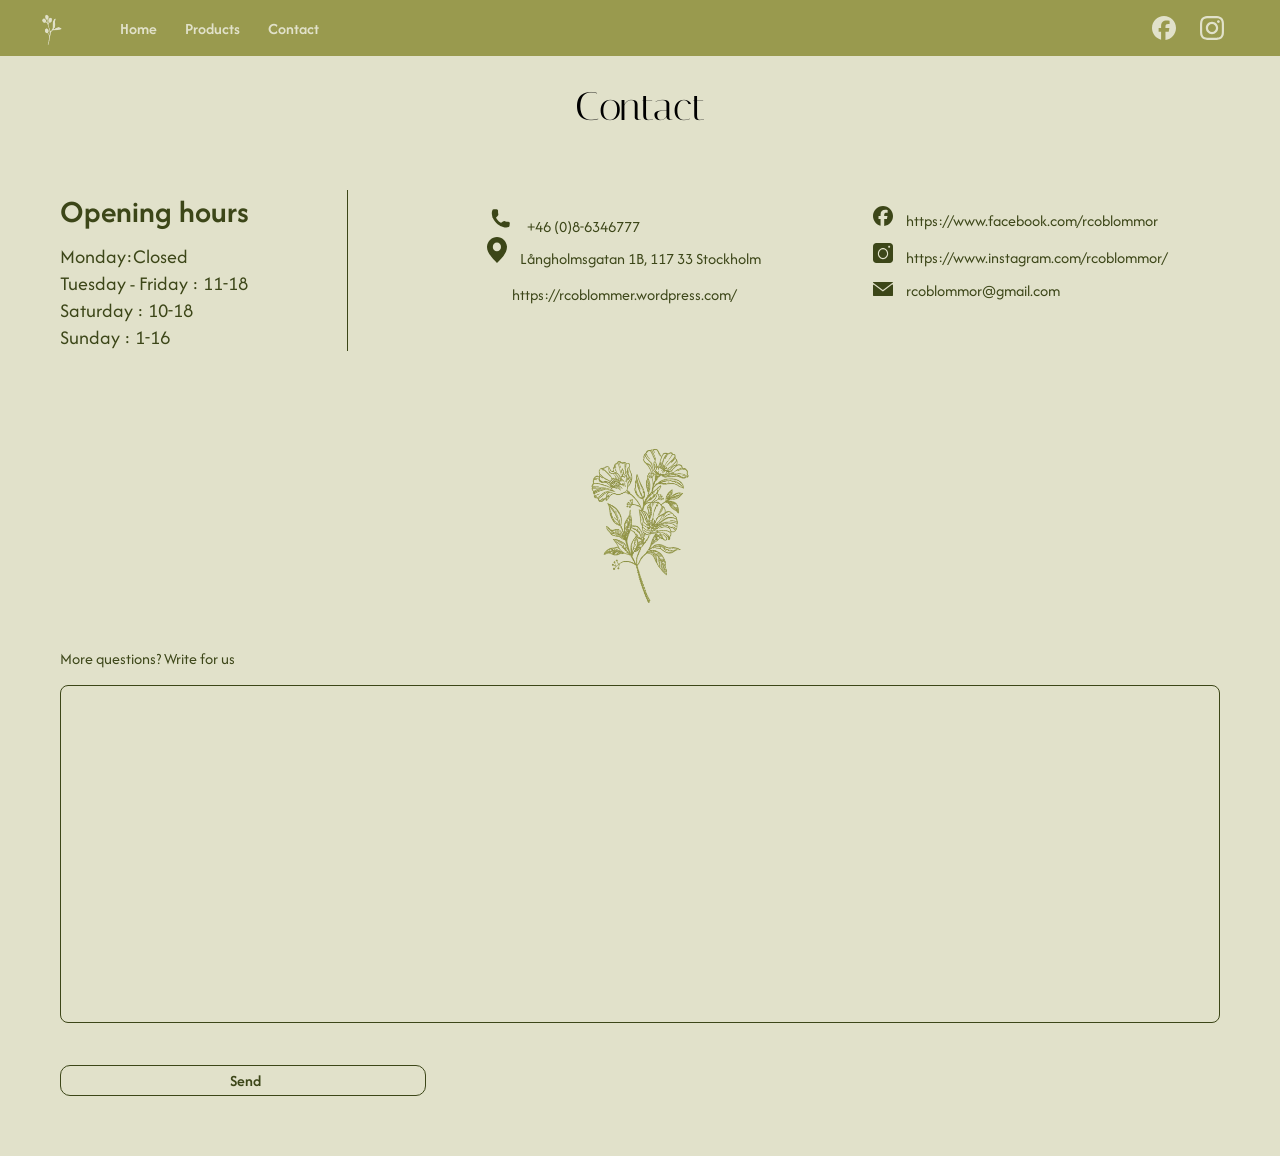
==== contact.html @ 4ce42b79 "Adds input field style, changes button padding and adds the flower to the section" ====
<!doctype html>
<html lang="en">
  <head>
    <meta charset="UTF-8" />
    <meta name="robots" content="noindex" />
    <meta name="viewport" content="width=device-width, initial-scale=1.0" />
    <link rel="stylesheet" href="Contact-style.css" />
    <link rel="stylesheet" href="styles.css" />
    <title>Contact</title>
  </head>
  <body>
    <header class="header">
      <nav class="nav">
        <img class="logo-icon" src="assets/logo-icon.png" alt="Logo" />
        <div class="nav-links">
          <a href="/index.html">Home</a>
          <a href="/products.html">Products</a>
          <a href="/contact.html">Contact</a>
        </div>
        <div class="socials">
          <a href="https://facebook.com/business-page">
            <img
              class="nav-icons"
              src="assets/facebook-icon.svg"
              alt="Facebook"
            />
          </a>
          <a href="https://instagram.com/business-page">
            <img
              class="nav-icons instagram"
              src="assets/instagram-icon.svg"
              alt="Instagram"
            />
          </a>
        </div>
      </nav>
    </header>
    <h1>Contact</h1>
    <div class="contactPage">
      <div class="contactInfo0">
        <div class="openingHours">
          <h2>Opening hours</h2>
          <p class="noGap">Monday:Closed</p>
          <p class="noGap">Tuesday - Friday : 11-18</p>
          <p class="noGap">Saturday : 10-18</p>
          <p class="noGap">Sunday : 1-16</p>
        </div>
        <div class="vline"></div>
      </div>
      <div class="contactInfo1">
        <ul class="contact-list phone-address">
          <li>
            <a href="tel:+4686346777">
              <img
                class="icons"
                src="assets\contactAssets\phoneIcon.svg"
                alt="call icon"
              />
              <span>+46 (0)8-6346777</span>
            </a>
          </li>
          <li>
            <a
              href="https://www.google.com/maps/search/?api=1&query=L%C3%A5ngholmsgatan%201B%2C%20117%2033%20Stockholm"
            >
              <img
                class="icons"
                src="assets\contactAssets\location.svg"
                alt="pin icon"
              />
              <span>Långholmsgatan 1B, 117 33 Stockholm</span>
            </a>
          </li>
          <li class="websiteLink">
            <div class="icons"></div>
            <a href="https://rcoblommer.wordpress.com/" target="_blank">
              <span>https://rcoblommer.wordpress.com/</span>
            </a>
          </li>
        </ul>
      </div>
      <div class="contactInfo2">
        <ul>
          <li>
            <a href="https://www.facebook.com/rcoblommor">
              <img
                class="icons"
                src="assets\contactAssets\Facebook Icon.svg"
                alt=""
              />
              <span>https://www.facebook.com/rcoblommor</span>
            </a>
          </li>
          <li>
            <a href="https://www.instagram.com/rcoblommor/">
              <img
                class="icons"
                src="assets\contactAssets\Instagram.svg"
                alt=""
              />
              <span>https://www.instagram.com/rcoblommor/</span>
            </a>
          </li>
          <li>
            <a href="mailto:rcoblommor@gmail.com">
              <img
                class="icons"
                src="assets\contactAssets\Subtract.svg"
                alt=""
              />
              <span>rcoblommor@gmail.com</span>
            </a>
          </li>
        </ul>
      </div>
    </div>
    <div class="section2">
      <div class="flowerDivider">
        <img src="assets\contactAssets\flower.svg" alt="Pencile draw flower" />
      </div>
      <div class="inputField">
        <p class="sectionTitle">More questions? Write for us</p>
        <form class="contactForm">
          <!-- <label>Write for us here</label> -->
          <input type="text" id="inputField" name="inputFiled" /><br /><br />
        </form>
        <button class="btn">Send</button>
      </div>
    </div>
  </body>
</html>
---- Contact-style.css ----
@font-face {
  font-family: "Italiana";
  src: url("assets/Italiana/Italiana-Regular.ttf") format(truetype);
}
.contactPage {
  margin: 60px;
  box-sizing: border-box;
}

h1 {
  text-align: center;
  color: #000;
  font-family: "Italiana";
  font-size: 40px;
  font-style: normal;
  font-weight: 400;
  line-height: normal;
}

ul {
  list-style: none;
}

.icons {
  width: 20 px;
  padding: 10;
}

a {
  text-decoration: none;
}
span {
  color: #3c4618;
  font-weight: 400;
  font-size: 16px;
  padding: 10px;
}
.websiteLink {
  color: #3c4618;
  font-weight: 400;
  font-size: 16px;
  padding: 10px;
}

.openingHours {
  display: flex;
  flex-direction: column;
  justify-content: start;
  align-items: flex-start;
  gap: 0px;
  white-space: nowrap;
}

.openingHours h2 {
  font-family: var(--font-main);
  font-size: 32px;
  font-weight: 600;
  color: #3c4618;
  margin-top: 0px;
  margin-bottom: 10px;
}

.vline {
  width: 1px;
  align-self: stretch;
  background-color: #3c4618;
  margin-inline: auto;
}

.contactInfo0 {
  display: flex;
}

.openingHours p {
  color: #3c4618;
  font-family: Afacad;
  font-size: 20px;
  font-style: normal;
  font-weight: 400;
  line-height: normal;
}

.noGap {
  margin: 0px;
}

/* .contactInfo1 {
  display: flex;
  flex-direction: column;
  justify-content: start;
  align-items: flex-start;
} */

.websiteLink {
  padding: 15px;
}

.contactInfo2 li {
  margin-bottom: 0.75rem;
  /* display: flex;
  flex-direction: column;
  justify-content: start;
  align-items: flex-start; */
}

.contactInfo,
.contactInfo1,
.contactInfo2 {
  white-space: nowrap;
}

.contactPage {
  display: grid;
  grid-template-columns: repeat(3, 1fr);
}

.btn {
  padding-bottom: 4px;
  padding-inline-start: 10px;
  padding-top: 4px;
  display: flex;
  width: 366px;
  /* padding: 15px 10px; */
  justify-content: center;
  align-items: center;
  gap: 10px;
}
.btn {
  font-family: var(--font-main);
  font-weight: 600;
  font-size: 16px;
  border-radius: 10px;
  border: 1.3px solid #3c4618;
  color: #3c4618;
  background: none;
}
.section2 {
  margin: 60px;
}
.sectionTitle {
  color: #3c4618;
  font-family: var(--font-main);
  font-size: 16px;
  font-style: normal;
  font-weight: 400;
}
/* .contactForm {
  width: 100%;
}
.inputField {
  width: 100%;
} */
#inputField {
  display: block;
  width: 100%;
  height: 338px;
  padding: 34px 18px;
  box-sizing: border-box;
  border: 1.3px solid #3c4618;
  border-radius: 8px;
  resize: vertical;
  background: none;
}

.flowerDivider {
  display: flex;
}

.flowerDivider img {
  margin-inline: auto;
}
---- styles.css ----
@import url("https://fonts.googleapis.com/css2?family=Afacad:ital,wght@0,400..700;1,400..700&display=swap");

:root {
  --cream: #e1e1ca;
  --olive: #999a4e;
  --font-main: "Afacad", sans-serif;
}

body {
  margin: 0;
  background: var(--cream);
  color: var(--olive);
  font-family: var(--font-main);
  font-weight: 600;
}

.header {
  display: flex;
  align-items: center;
  padding: 0rem 3.5rem 0rem 2rem;
  height: 3.5rem;
  background: var(--olive);
  color: var(--cream);
}

.nav {
  flex: 1;
  display: flex;
  align-items: center;
  gap: 3.5rem;
}

.nav a {
  color: inherit;
  text-decoration: none;
}

.logo-icon {
  width: 32px;
  height: 41px;
}

.nav-links {
  display: flex;
  gap: 1.75rem;
}

.nav-links a:hover {
  text-decoration: underline;
}

.nav-icons {
  width: 1.5rem;
  height: 1.5rem;
}

.socials {
  display: flex;
  gap: 1.5rem;
  margin-left: auto;
}

.socials a {
  display: flex;
}
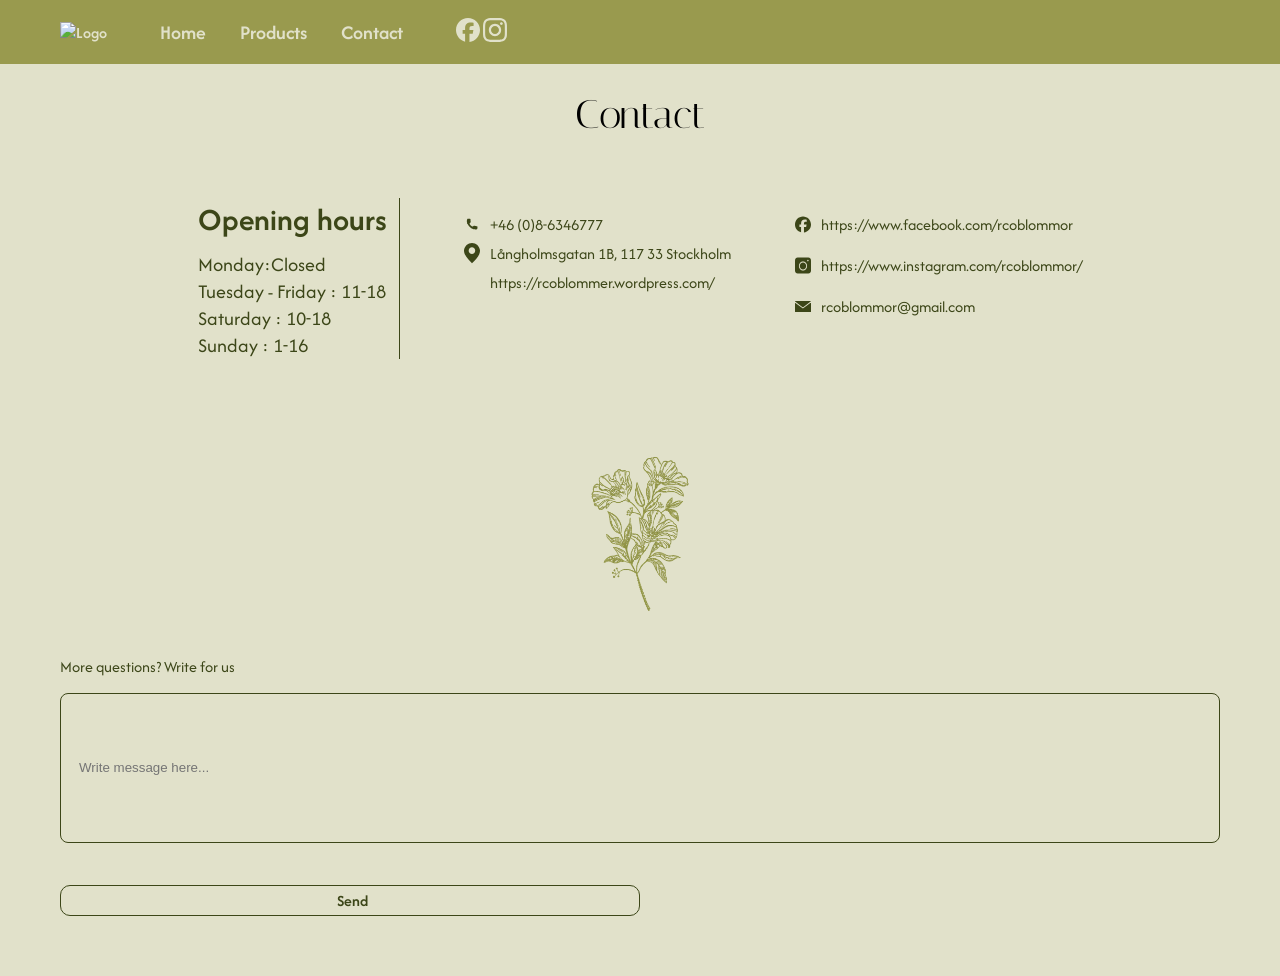
==== commit 7e494208: "Refactor contact page styles and update input field placeholder" ====
--- a/contact.html
+++ b/contact.html
@@ -72,8 +72,8 @@
             </a>
           </li>
           <li class="websiteLink">
-            <div class="icons"></div>
             <a href="https://rcoblommer.wordpress.com/" target="_blank">
+              <div class="icons"></div>
               <span>https://rcoblommer.wordpress.com/</span>
             </a>
           </li>
@@ -122,7 +122,11 @@
         <p class="sectionTitle">More questions? Write for us</p>
         <form class="contactForm">
           <!-- <label>Write for us here</label> -->
-          <input type="text" id="inputField" name="inputFiled" /><br /><br />
+          <input
+            type="text"
+            id="inputField"
+            placeholder="Write message here..."
+          /><br /><br />
         </form>
         <button class="btn">Send</button>
       </div>
--- a/Contact-style.css
+++ b/Contact-style.css
@@ -17,29 +17,26 @@
   line-height: normal;
 }
 
-ul {
+.contactPage ul {
   list-style: none;
+  padding: 0px;
+  display: flex;
+  flex-direction: column;
+  gap: 0.5rem;
 }
 
 .icons {
-  width: 20 px;
-  padding: 10;
+  width: 1rem;
 }
 
 a {
   text-decoration: none;
 }
-span {
-  color: #3c4618;
-  font-weight: 400;
-  font-size: 16px;
-  padding: 10px;
-}
+
 .websiteLink {
   color: #3c4618;
   font-weight: 400;
   font-size: 16px;
-  padding: 10px;
 }
 
 .openingHours {
@@ -58,6 +55,7 @@
   color: #3c4618;
   margin-top: 0px;
   margin-bottom: 10px;
+  margin-right: 12px;
 }
 
 .vline {
@@ -91,10 +89,6 @@
   align-items: flex-start;
 } */
 
-.websiteLink {
-  padding: 15px;
-}
-
 .contactInfo2 li {
   margin-bottom: 0.75rem;
   /* display: flex;
@@ -109,17 +103,51 @@
   white-space: nowrap;
 }
 
+.contactInfo span,
+.contactInfo1 span,
+.contactInfo2 span {
+  color: #3c4618;
+  font-weight: 400;
+  font-size: 16px;
+  padding-left: 10px;
+}
+
 .contactPage {
-  display: grid;
-  grid-template-columns: repeat(3, 1fr);
-}
-
+  display: flex;
+  justify-content: center;
+  /* align-items: center; */
+  gap: 64px;
+  flex-wrap: wrap;
+}
+@media (max-width: 960px) {
+  .contactPage {
+    justify-content: flex-start;
+    gap: 32px;
+  }
+  /* .flowerDivider img {
+    width: 70%;
+  } */
+}
+@media (max-width: 630px) {
+  .contactPage {
+    gap: 16px;
+  }
+  .vline {
+    display: none;
+  }
+  .flowerDivider img {
+    min-width: 50%;
+  }
+  /* .btn {
+    width: auto;
+  } */
+}
 .btn {
   padding-bottom: 4px;
   padding-inline-start: 10px;
   padding-top: 4px;
   display: flex;
-  width: 366px;
+  width: 50%;
   /* padding: 15px 10px; */
   justify-content: center;
   align-items: center;
@@ -133,6 +161,7 @@
   border: 1.3px solid #3c4618;
   color: #3c4618;
   background: none;
+  margin: 0px;
 }
 .section2 {
   margin: 60px;
@@ -153,13 +182,14 @@
 #inputField {
   display: block;
   width: 100%;
-  height: 338px;
-  padding: 34px 18px;
+  height: 150px;
+  padding: 8px 18px;
   box-sizing: border-box;
   border: 1.3px solid #3c4618;
   border-radius: 8px;
   resize: vertical;
   background: none;
+  margin-bottom: 0px;
 }
 
 .flowerDivider {
@@ -169,3 +199,9 @@
 .flowerDivider img {
   margin-inline: auto;
 }
+
+.contactInfo0 li a,
+.contactInfo1 li a,
+.contactInfo2 li a {
+  display: flex;
+}
--- a/styles.css
+++ b/styles.css
@@ -17,8 +17,8 @@
 .header {
   display: flex;
   align-items: center;
-  padding: 0rem 3.5rem 0rem 2rem;
-  height: 3.5rem;
+  padding: 0 3.75rem;
+  min-height: 4rem;
   background: var(--olive);
   color: var(--cream);
 }
@@ -27,7 +27,7 @@
   flex: 1;
   display: flex;
   align-items: center;
-  gap: 3.5rem;
+  gap: 3.3125rem;
 }
 
 .nav a {
@@ -35,14 +35,15 @@
   text-decoration: none;
 }
 
-.logo-icon {
-  width: 32px;
-  height: 41px;
+.header-logo {
+  height: 2.5625rem;
+  width: auto;
 }
 
 .nav-links {
   display: flex;
-  gap: 1.75rem;
+  gap: 2.125rem;
+  font-size: 1.25rem;
 }
 
 .nav-links a:hover {
@@ -54,13 +55,57 @@
   height: 1.5rem;
 }
 
-.socials {
+.header-socials {
   display: flex;
   gap: 1.5rem;
   margin-left: auto;
 }
 
-.socials a {
+.header-socials a {
   display: flex;
 }
 
+@media (max-width: 900px) {
+  .header {
+    padding: 0 2rem;
+  }
+
+  .nav {
+    gap: 2rem;
+  }
+
+  .nav-links {
+    gap: 1.5rem;
+    font-size: 1.1rem;
+  }
+
+  .header-socials {
+    gap: 1rem;
+  }
+}
+
+@media (max-width: 600px) {
+  .header {
+    padding: 0 1.25rem;
+    min-height: 3rem;
+  }
+
+  .nav {
+    gap: 0.75rem;
+  }
+
+  .header-logo {
+    height: 2rem;
+  }
+
+  .header-socials {
+    display: none;
+  }
+
+  .nav-links {
+    margin-left: auto;
+    margin-right: auto;
+    gap: 1rem;
+    font-size: 0.95rem;
+  }
+}
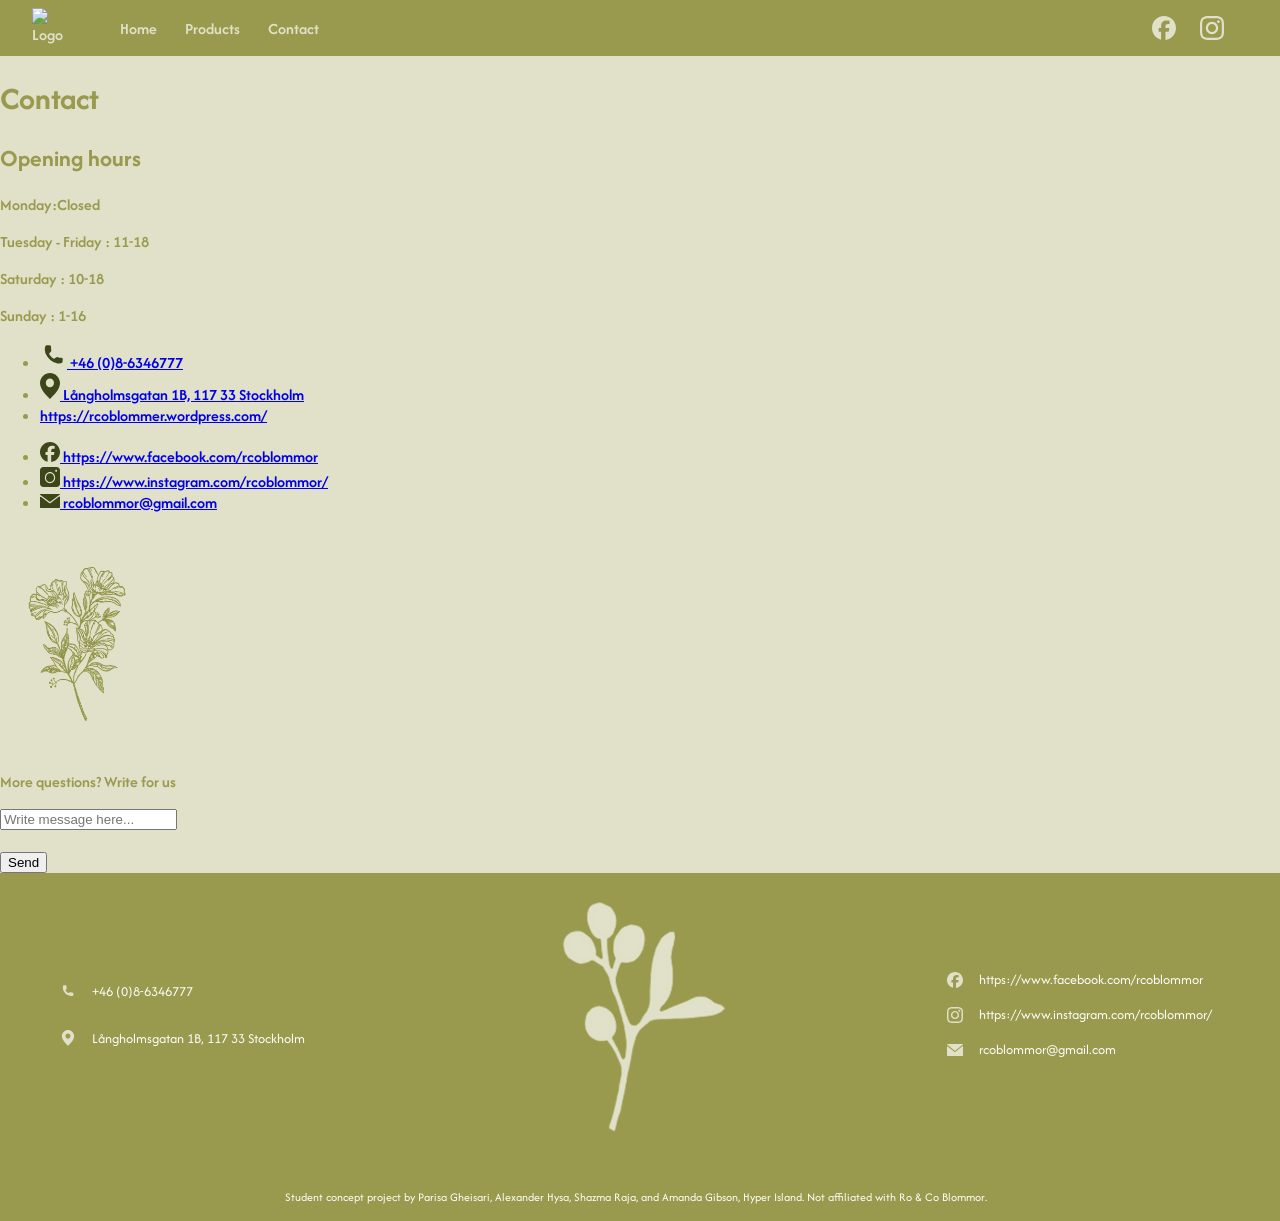
==== commit 7448c56d: "adds footer to contact page" ====
--- a/contact.html
+++ b/contact.html
@@ -4,8 +4,9 @@
     <meta charset="UTF-8" />
     <meta name="robots" content="noindex" />
     <meta name="viewport" content="width=device-width, initial-scale=1.0" />
-    <link rel="stylesheet" href="Contact-style.css" />
     <link rel="stylesheet" href="styles.css" />
+    <link rel="stylesheet" href="contact-style.css" />
+    <link rel="stylesheet" href="footer.css" />
     <title>Contact</title>
   </head>
   <body>
@@ -13,9 +14,9 @@
       <nav class="nav">
         <img class="logo-icon" src="assets/logo-icon.png" alt="Logo" />
         <div class="nav-links">
-          <a href="/index.html">Home</a>
-          <a href="/products.html">Products</a>
-          <a href="/contact.html">Contact</a>
+          <a href="index.html">Home</a>
+          <a href="products.html">Products</a>
+          <a href="contact.html">Contact</a>
         </div>
         <div class="socials">
           <a href="https://facebook.com/business-page">
@@ -35,101 +36,153 @@
         </div>
       </nav>
     </header>
-    <h1>Contact</h1>
-    <div class="contactPage">
-      <div class="contactInfo0">
-        <div class="openingHours">
-          <h2>Opening hours</h2>
-          <p class="noGap">Monday:Closed</p>
-          <p class="noGap">Tuesday - Friday : 11-18</p>
-          <p class="noGap">Saturday : 10-18</p>
-          <p class="noGap">Sunday : 1-16</p>
+    <main>
+      <h1>Contact</h1>
+      <div class="contactPage">
+        <div class="contactInfo0">
+          <div class="openingHours">
+            <h2>Opening hours</h2>
+            <p class="noGap">Monday:Closed</p>
+            <p class="noGap">Tuesday - Friday : 11-18</p>
+            <p class="noGap">Saturday : 10-18</p>
+            <p class="noGap">Sunday : 1-16</p>
+          </div>
+          <div class="vline"></div>
         </div>
-        <div class="vline"></div>
+        <div class="contactInfo1">
+          <ul class="contact-list phone-address">
+            <li>
+              <a href="tel:+4686346777">
+                <img
+                  class="icons"
+                  src="assets\contactAssets\phoneIcon.svg"
+                  alt="call icon"
+                />
+                <span>+46 (0)8-6346777</span>
+              </a>
+            </li>
+            <li>
+              <a
+                href="https://www.google.com/maps/search/?api=1&query=L%C3%A5ngholmsgatan%201B%2C%20117%2033%20Stockholm"
+              >
+                <img
+                  class="icons"
+                  src="assets\contactAssets\location.svg"
+                  alt="pin icon"
+                />
+                <span>Långholmsgatan 1B, 117 33 Stockholm</span>
+              </a>
+            </li>
+            <li class="websiteLink">
+              <a href="https://rcoblommer.wordpress.com/" target="_blank">
+                <div class="icons"></div>
+                <span>https://rcoblommer.wordpress.com/</span>
+              </a>
+            </li>
+          </ul>
+        </div>
+        <div class="contactInfo2">
+          <ul>
+            <li>
+              <a href="https://www.facebook.com/rcoblommor">
+                <img
+                  class="icons"
+                  src="assets\contactAssets\Facebook Icon.svg"
+                  alt=""
+                />
+                <span>https://www.facebook.com/rcoblommor</span>
+              </a>
+            </li>
+            <li>
+              <a href="https://www.instagram.com/rcoblommor/">
+                <img
+                  class="icons"
+                  src="assets\contactAssets\Instagram.svg"
+                  alt=""
+                />
+                <span>https://www.instagram.com/rcoblommor/</span>
+              </a>
+            </li>
+            <li>
+              <a href="mailto:rcoblommor@gmail.com">
+                <img
+                  class="icons"
+                  src="assets\contactAssets\Subtract.svg"
+                  alt=""
+                />
+                <span>rcoblommor@gmail.com</span>
+              </a>
+            </li>
+          </ul>
+        </div>
       </div>
-      <div class="contactInfo1">
-        <ul class="contact-list phone-address">
-          <li>
-            <a href="tel:+4686346777">
-              <img
-                class="icons"
-                src="assets\contactAssets\phoneIcon.svg"
-                alt="call icon"
-              />
-              <span>+46 (0)8-6346777</span>
-            </a>
-          </li>
-          <li>
-            <a
-              href="https://www.google.com/maps/search/?api=1&query=L%C3%A5ngholmsgatan%201B%2C%20117%2033%20Stockholm"
-            >
-              <img
-                class="icons"
-                src="assets\contactAssets\location.svg"
-                alt="pin icon"
-              />
-              <span>Långholmsgatan 1B, 117 33 Stockholm</span>
-            </a>
-          </li>
-          <li class="websiteLink">
-            <a href="https://rcoblommer.wordpress.com/" target="_blank">
-              <div class="icons"></div>
-              <span>https://rcoblommer.wordpress.com/</span>
-            </a>
-          </li>
-        </ul>
+      <div class="section2">
+        <div class="flowerDivider">
+          <img
+            src="assets\contactAssets\flower.svg"
+            alt="Pencile draw flower"
+          />
+        </div>
+        <div class="inputField">
+          <p class="sectionTitle">More questions? Write for us</p>
+          <form class="contactForm">
+            <!-- <label>Write for us here</label> -->
+            <input
+              type="text"
+              id="inputField"
+              placeholder="Write message here..."
+            /><br /><br />
+          </form>
+          <button class="btn">Send</button>
+        </div>
       </div>
-      <div class="contactInfo2">
-        <ul>
-          <li>
-            <a href="https://www.facebook.com/rcoblommor">
-              <img
-                class="icons"
-                src="assets\contactAssets\Facebook Icon.svg"
-                alt=""
-              />
-              <span>https://www.facebook.com/rcoblommor</span>
-            </a>
-          </li>
-          <li>
-            <a href="https://www.instagram.com/rcoblommor/">
-              <img
-                class="icons"
-                src="assets\contactAssets\Instagram.svg"
-                alt=""
-              />
-              <span>https://www.instagram.com/rcoblommor/</span>
-            </a>
-          </li>
-          <li>
-            <a href="mailto:rcoblommor@gmail.com">
-              <img
-                class="icons"
-                src="assets\contactAssets\Subtract.svg"
-                alt=""
-              />
-              <span>rcoblommor@gmail.com</span>
-            </a>
-          </li>
-        </ul>
-      </div>
+    </main>
+  </body>
+  <footer class="footer">
+    <div class="footer-contact">
+      <ul class="footer-list footer-list-contact">
+        <li>
+          <a href="tel:+4686346777">
+            <img class="footer-icons" src="assets/phone-icon.svg" alt="" />
+            <span>+46 (0)8-6346777</span>
+          </a>
+        </li>
+        <li>
+          <a
+            href="https://www.google.com/maps/search/?api=1&query=L%C3%A5ngholmsgatan%201B%2C%20117%2033%20Stockholm"
+          >
+            <img class="footer-icons" src="assets/location-pin.svg" alt="" />
+            <span>Långholmsgatan 1B, 117 33 Stockholm</span>
+          </a>
+        </li>
+      </ul>
     </div>
-    <div class="section2">
-      <div class="flowerDivider">
-        <img src="assets\contactAssets\flower.svg" alt="Pencile draw flower" />
-      </div>
-      <div class="inputField">
-        <p class="sectionTitle">More questions? Write for us</p>
-        <form class="contactForm">
-          <!-- <label>Write for us here</label> -->
-          <input
-            type="text"
-            id="inputField"
-            placeholder="Write message here..."
-          /><br /><br />
-        </form>
-        <button class="btn">Send</button>
-      </div>
+    <img class="footer-logo" src="assets/footer-logo.png" alt="" />
+    <div class="footer-socials">
+      <ul class="footer-list footer-list-socials">
+        <li>
+          <a href="https://www.facebook.com/rcoblommor">
+            <img class="footer-icons" src="assets/facebook-icon.svg" alt="" />
+            <span>https://www.facebook.com/rcoblommor</span>
+          </a>
+        </li>
+        <li>
+          <a href="https://www.instagram.com/rcoblommor/">
+            <img class="footer-icons" src="assets/instagram-icon.svg" alt="" />
+            <span>https://www.instagram.com/rcoblommor/</span>
+          </a>
+        </li>
+        <li>
+          <a href="mailto:rcoblommor@gmail.com">
+            <img class="footer-icons" src="assets/mail-icon.svg" alt="" />
+            <span>rcoblommor@gmail.com</span>
+          </a>
+        </li>
+      </ul>
     </div>
-  </body>
+    <p class="footer-disclaimer">
+      Student concept project by Parisa Gheisari, Alexander Hysa, Shazma Raja,
+      and Amanda Gibson, Hyper Island. Not affiliated with Ro &amp; Co Blommor.
+    </p>
+  </footer>
 </html>
--- a/styles.css
+++ b/styles.css
@@ -17,8 +17,8 @@
 .header {
   display: flex;
   align-items: center;
-  padding: 0 3.75rem;
-  min-height: 4rem;
+  padding: 0rem 3.5rem 0rem 2rem;
+  height: 3.5rem;
   background: var(--olive);
   color: var(--cream);
 }
@@ -27,7 +27,7 @@
   flex: 1;
   display: flex;
   align-items: center;
-  gap: 3.3125rem;
+  gap: 3.5rem;
 }
 
 .nav a {
@@ -35,15 +35,14 @@
   text-decoration: none;
 }
 
-.header-logo {
-  height: 2.5625rem;
-  width: auto;
+.logo-icon {
+  width: 32px;
+  height: 41px;
 }
 
 .nav-links {
   display: flex;
-  gap: 2.125rem;
-  font-size: 1.25rem;
+  gap: 1.75rem;
 }
 
 .nav-links a:hover {
@@ -55,57 +54,13 @@
   height: 1.5rem;
 }
 
-.header-socials {
+.socials {
   display: flex;
   gap: 1.5rem;
   margin-left: auto;
 }
 
-.header-socials a {
+.socials a {
   display: flex;
 }
 
-@media (max-width: 900px) {
-  .header {
-    padding: 0 2rem;
-  }
-
-  .nav {
-    gap: 2rem;
-  }
-
-  .nav-links {
-    gap: 1.5rem;
-    font-size: 1.1rem;
-  }
-
-  .header-socials {
-    gap: 1rem;
-  }
-}
-
-@media (max-width: 600px) {
-  .header {
-    padding: 0 1.25rem;
-    min-height: 3rem;
-  }
-
-  .nav {
-    gap: 0.75rem;
-  }
-
-  .header-logo {
-    height: 2rem;
-  }
-
-  .header-socials {
-    display: none;
-  }
-
-  .nav-links {
-    margin-left: auto;
-    margin-right: auto;
-    gap: 1rem;
-    font-size: 0.95rem;
-  }
-}
--- a/footer.css
+++ b/footer.css
@@ -0,0 +1,166 @@
+/* TEMPORARY- MOVE OR REMOVE AFTER MERGE */
+/* MOVE this to styles.css if used elsewhere */
+:root {
+  --white: #fff;
+}
+
+/* KEEP? Co-pilot suggestion --One small related improvement is to add this globally to prevent horizontal overflow: */
+* {
+  box-sizing: border-box;
+}
+/* MOVE to styles.css- page-level layout that pushes the footer to the bottom. */
+body {
+  min-height: 100vh;
+  display: flex;
+  flex-direction: column;
+}
+/* DELETE- placeholder so the footer sits at the bottom while <main> is empty. */
+main {
+  min-height: 75vh;
+}
+
+.footer {
+  display: grid;
+  grid-template-columns: minmax(0, 1fr) auto minmax(0, 1fr);
+  align-items: center;
+  gap: 2rem;
+  margin-top: auto;
+  background: var(--olive);
+  padding: 0 4.25rem 0 3.75rem;
+  color: var(--white);
+  font-weight: 400;
+  font-size: 0.875rem;
+  min-height: 21.75rem;
+  grid-template-rows: 1fr auto;
+  column-gap: 2rem;
+  width: 100%;
+}
+
+.footer a {
+  color: inherit;
+  text-decoration: none;
+}
+
+.footer a:hover {
+  text-decoration: underline;
+}
+
+.footer-list {
+  display: grid;
+  list-style: none;
+  padding: 0;
+  margin: 0;
+}
+
+.footer-list a {
+  display: flex;
+  align-items: center;
+  gap: 1rem;
+}
+
+.footer-list-contact {
+  row-gap: 1.75rem;
+}
+
+.footer-icons {
+  width: 1rem;
+  height: 1rem;
+}
+
+.footer-logo {
+  height: 15.8125rem;
+  width: auto;
+}
+
+.footer-socials {
+  justify-self: end;
+}
+
+.footer-list-socials {
+  row-gap: 1rem;
+}
+
+.footer-disclaimer {
+  grid-column: 1 / -1; /* span all three columns */
+  margin: 0;
+  padding-bottom: 1rem;
+  text-align: center;
+  font-size: 0.75rem;
+}
+
+/* Tablet */
+@media (max-width: 900px) {
+  .footer {
+    grid-template-columns: 1fr 1fr;
+    grid-template-areas:
+      "logo logo"
+      "contact socials"
+      "disclaimer disclaimer";
+    gap: 2rem;
+    padding: 2.5rem 2rem 1rem;
+    min-height: auto;
+  }
+
+  .footer-logo {
+    grid-area: logo;
+    justify-self: center;
+    height: 11rem;
+  }
+
+  .footer-contact {
+    grid-area: contact;
+  }
+
+  .footer-socials {
+    grid-area: socials;
+    justify-self: end;
+  }
+
+  .footer-disclaimer {
+    grid-area: disclaimer;
+  }
+
+  .footer-list a {
+    align-items: flex-start;
+  }
+
+  .footer-list a span {
+    overflow-wrap: anywhere;
+  }
+}
+
+/* Mobile */
+@media (max-width: 600px) {
+  .footer {
+    grid-template-columns: 1fr;
+    grid-template-areas:
+      "logo"
+      "contact"
+      "socials"
+      "disclaimer";
+    gap: 1.75rem;
+    padding: 2rem 1.25rem 1rem;
+    font-size: 0.875rem;
+  }
+
+  .footer-logo {
+    height: 9rem;
+  }
+
+  .footer-socials {
+    justify-self: start;
+  }
+
+  .footer-list {
+    gap: 1rem;
+  }
+
+  .footer-list a {
+    gap: 0.75rem;
+  }
+
+  .footer-disclaimer {
+    font-size: 0.7rem;
+    line-height: 1.4;
+  }
+}
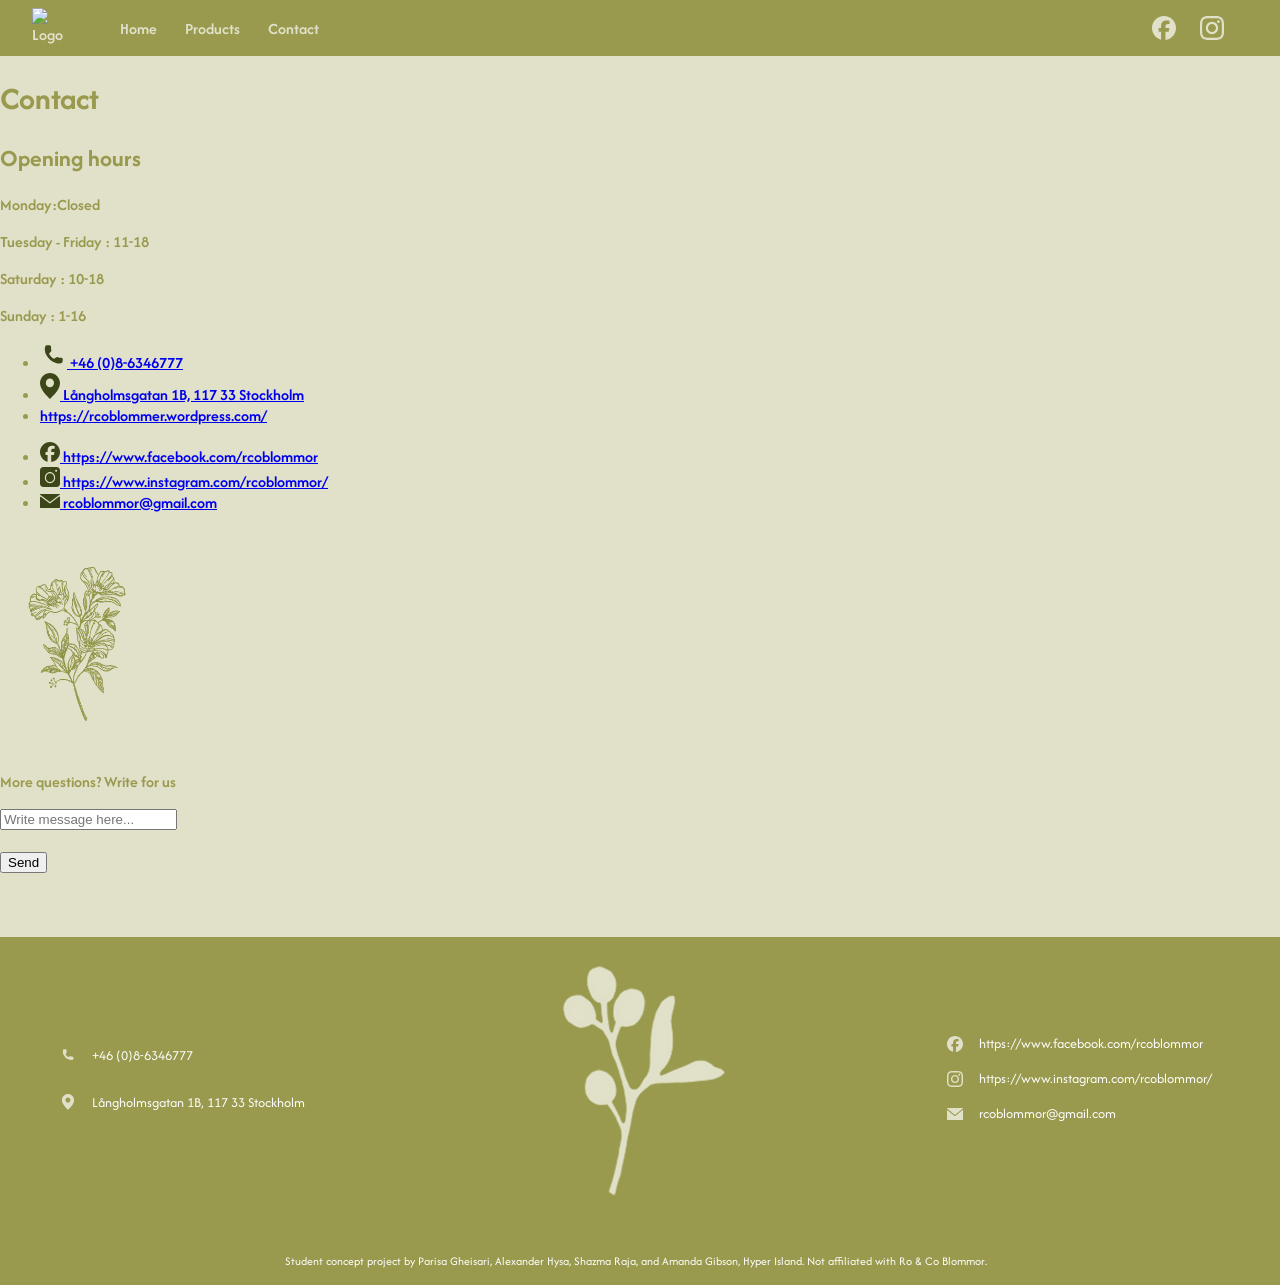
==== commit 5c97afc4: "adds footer to products page" ====
--- a/contact.html
+++ b/contact.html
@@ -7,7 +7,7 @@
     <link rel="stylesheet" href="styles.css" />
     <link rel="stylesheet" href="contact-style.css" />
     <link rel="stylesheet" href="footer.css" />
-    <title>Contact</title>
+    <title>Ro & Co Blommor | Contact</title>
   </head>
   <body>
     <header class="header">
--- a/styles.css
+++ b/styles.css
@@ -63,4 +63,3 @@
 .socials a {
   display: flex;
 }
-
--- a/footer.css
+++ b/footer.css
@@ -16,7 +16,8 @@
 }
 /* DELETE- placeholder so the footer sits at the bottom while <main> is empty. */
 main {
-  min-height: 75vh;
+  /* min-height: 75vh; */
+  padding-bottom: 4rem;
 }
 
 .footer {
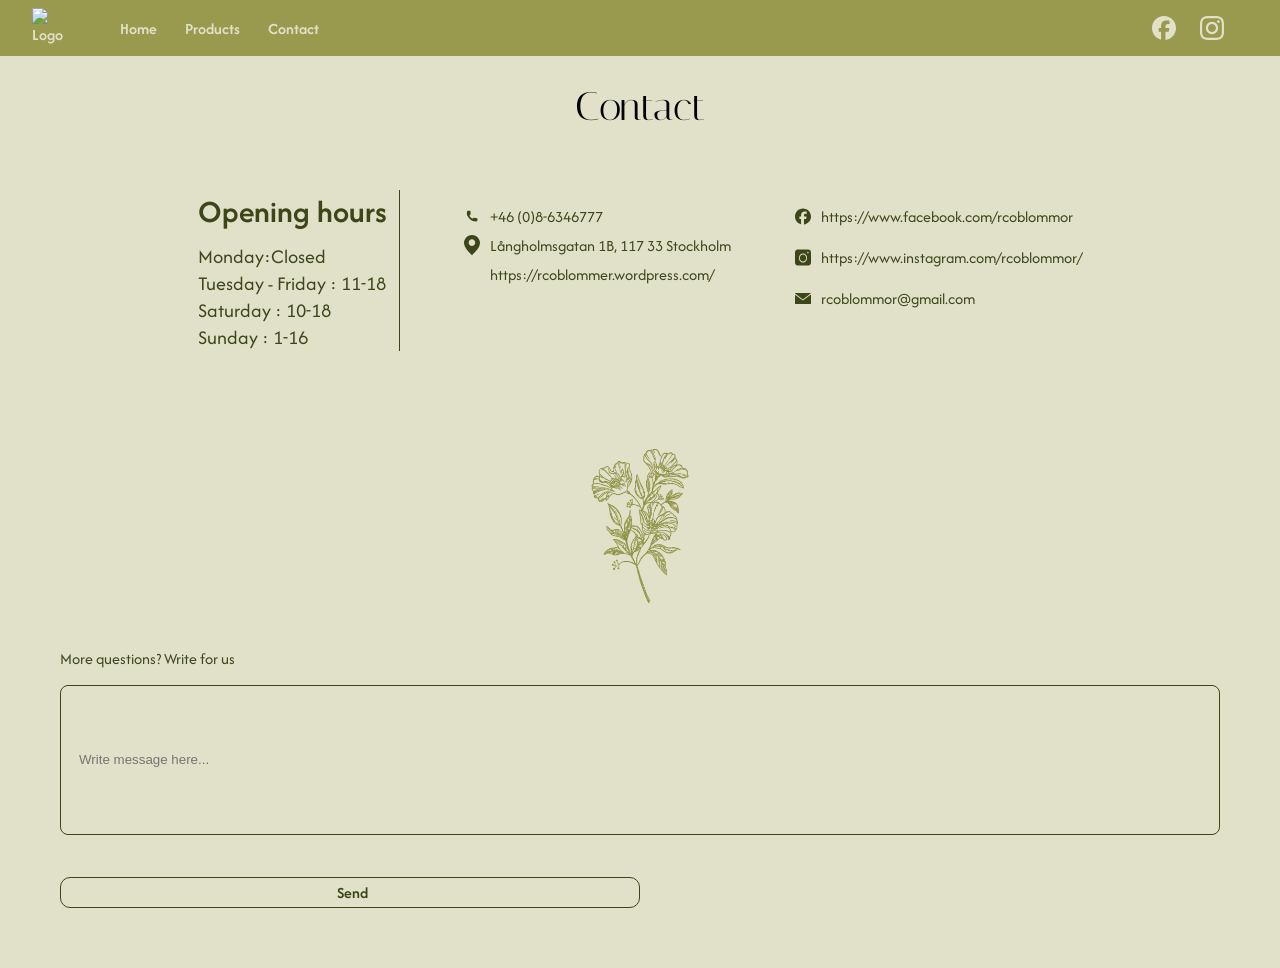
==== commit dc95b0a3: "Merge branch 'main' into add-homepage" ====
--- a/contact.html
+++ b/contact.html
@@ -4,19 +4,18 @@
     <meta charset="UTF-8" />
     <meta name="robots" content="noindex" />
     <meta name="viewport" content="width=device-width, initial-scale=1.0" />
+    <link rel="stylesheet" href="Contact-style.css" />
     <link rel="stylesheet" href="styles.css" />
-    <link rel="stylesheet" href="contact-style.css" />
-    <link rel="stylesheet" href="footer.css" />
-    <title>Ro & Co Blommor | Contact</title>
+    <title>Contact</title>
   </head>
   <body>
     <header class="header">
       <nav class="nav">
         <img class="logo-icon" src="assets/logo-icon.png" alt="Logo" />
         <div class="nav-links">
-          <a href="index.html">Home</a>
-          <a href="products.html">Products</a>
-          <a href="contact.html">Contact</a>
+          <a href="/index.html">Home</a>
+          <a href="/products.html">Products</a>
+          <a href="/contact.html">Contact</a>
         </div>
         <div class="socials">
           <a href="https://facebook.com/business-page">
@@ -36,153 +35,101 @@
         </div>
       </nav>
     </header>
-    <main>
-      <h1>Contact</h1>
-      <div class="contactPage">
-        <div class="contactInfo0">
-          <div class="openingHours">
-            <h2>Opening hours</h2>
-            <p class="noGap">Monday:Closed</p>
-            <p class="noGap">Tuesday - Friday : 11-18</p>
-            <p class="noGap">Saturday : 10-18</p>
-            <p class="noGap">Sunday : 1-16</p>
-          </div>
-          <div class="vline"></div>
+    <h1>Contact</h1>
+    <div class="contactPage">
+      <div class="contactInfo0">
+        <div class="openingHours">
+          <h2>Opening hours</h2>
+          <p class="noGap">Monday:Closed</p>
+          <p class="noGap">Tuesday - Friday : 11-18</p>
+          <p class="noGap">Saturday : 10-18</p>
+          <p class="noGap">Sunday : 1-16</p>
         </div>
-        <div class="contactInfo1">
-          <ul class="contact-list phone-address">
-            <li>
-              <a href="tel:+4686346777">
-                <img
-                  class="icons"
-                  src="assets\contactAssets\phoneIcon.svg"
-                  alt="call icon"
-                />
-                <span>+46 (0)8-6346777</span>
-              </a>
-            </li>
-            <li>
-              <a
-                href="https://www.google.com/maps/search/?api=1&query=L%C3%A5ngholmsgatan%201B%2C%20117%2033%20Stockholm"
-              >
-                <img
-                  class="icons"
-                  src="assets\contactAssets\location.svg"
-                  alt="pin icon"
-                />
-                <span>Långholmsgatan 1B, 117 33 Stockholm</span>
-              </a>
-            </li>
-            <li class="websiteLink">
-              <a href="https://rcoblommer.wordpress.com/" target="_blank">
-                <div class="icons"></div>
-                <span>https://rcoblommer.wordpress.com/</span>
-              </a>
-            </li>
-          </ul>
-        </div>
-        <div class="contactInfo2">
-          <ul>
-            <li>
-              <a href="https://www.facebook.com/rcoblommor">
-                <img
-                  class="icons"
-                  src="assets\contactAssets\Facebook Icon.svg"
-                  alt=""
-                />
-                <span>https://www.facebook.com/rcoblommor</span>
-              </a>
-            </li>
-            <li>
-              <a href="https://www.instagram.com/rcoblommor/">
-                <img
-                  class="icons"
-                  src="assets\contactAssets\Instagram.svg"
-                  alt=""
-                />
-                <span>https://www.instagram.com/rcoblommor/</span>
-              </a>
-            </li>
-            <li>
-              <a href="mailto:rcoblommor@gmail.com">
-                <img
-                  class="icons"
-                  src="assets\contactAssets\Subtract.svg"
-                  alt=""
-                />
-                <span>rcoblommor@gmail.com</span>
-              </a>
-            </li>
-          </ul>
-        </div>
+        <div class="vline"></div>
       </div>
-      <div class="section2">
-        <div class="flowerDivider">
-          <img
-            src="assets\contactAssets\flower.svg"
-            alt="Pencile draw flower"
-          />
-        </div>
-        <div class="inputField">
-          <p class="sectionTitle">More questions? Write for us</p>
-          <form class="contactForm">
-            <!-- <label>Write for us here</label> -->
-            <input
-              type="text"
-              id="inputField"
-              placeholder="Write message here..."
-            /><br /><br />
-          </form>
-          <button class="btn">Send</button>
-        </div>
+      <div class="contactInfo1">
+        <ul class="contact-list phone-address">
+          <li>
+            <a href="tel:+4686346777">
+              <img
+                class="icons"
+                src="assets\contactAssets\phoneIcon.svg"
+                alt="call icon"
+              />
+              <span>+46 (0)8-6346777</span>
+            </a>
+          </li>
+          <li>
+            <a
+              href="https://www.google.com/maps/search/?api=1&query=L%C3%A5ngholmsgatan%201B%2C%20117%2033%20Stockholm"
+            >
+              <img
+                class="icons"
+                src="assets\contactAssets\location.svg"
+                alt="pin icon"
+              />
+              <span>Långholmsgatan 1B, 117 33 Stockholm</span>
+            </a>
+          </li>
+          <li class="websiteLink">
+            <a href="https://rcoblommer.wordpress.com/" target="_blank">
+              <div class="icons"></div>
+              <span>https://rcoblommer.wordpress.com/</span>
+            </a>
+          </li>
+        </ul>
       </div>
-    </main>
+      <div class="contactInfo2">
+        <ul>
+          <li>
+            <a href="https://www.facebook.com/rcoblommor">
+              <img
+                class="icons"
+                src="assets\contactAssets\Facebook Icon.svg"
+                alt=""
+              />
+              <span>https://www.facebook.com/rcoblommor</span>
+            </a>
+          </li>
+          <li>
+            <a href="https://www.instagram.com/rcoblommor/">
+              <img
+                class="icons"
+                src="assets\contactAssets\Instagram.svg"
+                alt=""
+              />
+              <span>https://www.instagram.com/rcoblommor/</span>
+            </a>
+          </li>
+          <li>
+            <a href="mailto:rcoblommor@gmail.com">
+              <img
+                class="icons"
+                src="assets\contactAssets\Subtract.svg"
+                alt=""
+              />
+              <span>rcoblommor@gmail.com</span>
+            </a>
+          </li>
+        </ul>
+      </div>
+    </div>
+    <div class="section2">
+      <div class="flowerDivider">
+        <img src="assets\contactAssets\flower.svg" alt="Pencile draw flower" />
+      </div>
+      <div class="inputField">
+        <p class="sectionTitle">More questions? Write for us</p>
+        <form class="contactForm">
+          <!-- <label>Write for us here</label> -->
+          <input
+            type="text"
+            id="inputField"
+            placeholder="Write message here..."
+          /><br /><br />
+        </form>
+        <button class="btn">Send</button>
+      </div>
+    </div>
   </body>
-  <footer class="footer">
-    <div class="footer-contact">
-      <ul class="footer-list footer-list-contact">
-        <li>
-          <a href="tel:+4686346777">
-            <img class="footer-icons" src="assets/phone-icon.svg" alt="" />
-            <span>+46 (0)8-6346777</span>
-          </a>
-        </li>
-        <li>
-          <a
-            href="https://www.google.com/maps/search/?api=1&query=L%C3%A5ngholmsgatan%201B%2C%20117%2033%20Stockholm"
-          >
-            <img class="footer-icons" src="assets/location-pin.svg" alt="" />
-            <span>Långholmsgatan 1B, 117 33 Stockholm</span>
-          </a>
-        </li>
-      </ul>
-    </div>
-    <img class="footer-logo" src="assets/footer-logo.png" alt="" />
-    <div class="footer-socials">
-      <ul class="footer-list footer-list-socials">
-        <li>
-          <a href="https://www.facebook.com/rcoblommor">
-            <img class="footer-icons" src="assets/facebook-icon.svg" alt="" />
-            <span>https://www.facebook.com/rcoblommor</span>
-          </a>
-        </li>
-        <li>
-          <a href="https://www.instagram.com/rcoblommor/">
-            <img class="footer-icons" src="assets/instagram-icon.svg" alt="" />
-            <span>https://www.instagram.com/rcoblommor/</span>
-          </a>
-        </li>
-        <li>
-          <a href="mailto:rcoblommor@gmail.com">
-            <img class="footer-icons" src="assets/mail-icon.svg" alt="" />
-            <span>rcoblommor@gmail.com</span>
-          </a>
-        </li>
-      </ul>
-    </div>
-    <p class="footer-disclaimer">
-      Student concept project by Parisa Gheisari, Alexander Hysa, Shazma Raja,
-      and Amanda Gibson, Hyper Island. Not affiliated with Ro &amp; Co Blommor.
-    </p>
-  </footer>
 </html>
--- a/Contact-style.css
+++ b/Contact-style.css
@@ -0,0 +1,207 @@
+@font-face {
+  font-family: "Italiana";
+  src: url("assets/Italiana/Italiana-Regular.ttf") format(truetype);
+}
+.contactPage {
+  margin: 60px;
+  box-sizing: border-box;
+}
+
+h1 {
+  text-align: center;
+  color: #000;
+  font-family: "Italiana";
+  font-size: 40px;
+  font-style: normal;
+  font-weight: 400;
+  line-height: normal;
+}
+
+.contactPage ul {
+  list-style: none;
+  padding: 0px;
+  display: flex;
+  flex-direction: column;
+  gap: 0.5rem;
+}
+
+.icons {
+  width: 1rem;
+}
+
+a {
+  text-decoration: none;
+}
+
+.websiteLink {
+  color: #3c4618;
+  font-weight: 400;
+  font-size: 16px;
+}
+
+.openingHours {
+  display: flex;
+  flex-direction: column;
+  justify-content: start;
+  align-items: flex-start;
+  gap: 0px;
+  white-space: nowrap;
+}
+
+.openingHours h2 {
+  font-family: var(--font-main);
+  font-size: 32px;
+  font-weight: 600;
+  color: #3c4618;
+  margin-top: 0px;
+  margin-bottom: 10px;
+  margin-right: 12px;
+}
+
+.vline {
+  width: 1px;
+  align-self: stretch;
+  background-color: #3c4618;
+  margin-inline: auto;
+}
+
+.contactInfo0 {
+  display: flex;
+}
+
+.openingHours p {
+  color: #3c4618;
+  font-family: Afacad;
+  font-size: 20px;
+  font-style: normal;
+  font-weight: 400;
+  line-height: normal;
+}
+
+.noGap {
+  margin: 0px;
+}
+
+/* .contactInfo1 {
+  display: flex;
+  flex-direction: column;
+  justify-content: start;
+  align-items: flex-start;
+} */
+
+.contactInfo2 li {
+  margin-bottom: 0.75rem;
+  /* display: flex;
+  flex-direction: column;
+  justify-content: start;
+  align-items: flex-start; */
+}
+
+.contactInfo,
+.contactInfo1,
+.contactInfo2 {
+  white-space: nowrap;
+}
+
+.contactInfo span,
+.contactInfo1 span,
+.contactInfo2 span {
+  color: #3c4618;
+  font-weight: 400;
+  font-size: 16px;
+  padding-left: 10px;
+}
+
+.contactPage {
+  display: flex;
+  justify-content: center;
+  /* align-items: center; */
+  gap: 64px;
+  flex-wrap: wrap;
+}
+@media (max-width: 960px) {
+  .contactPage {
+    justify-content: flex-start;
+    gap: 32px;
+  }
+  /* .flowerDivider img {
+    width: 70%;
+  } */
+}
+@media (max-width: 630px) {
+  .contactPage {
+    gap: 16px;
+  }
+  .vline {
+    display: none;
+  }
+  .flowerDivider img {
+    min-width: 50%;
+  }
+  /* .btn {
+    width: auto;
+  } */
+}
+.btn {
+  padding-bottom: 4px;
+  padding-inline-start: 10px;
+  padding-top: 4px;
+  display: flex;
+  width: 50%;
+  /* padding: 15px 10px; */
+  justify-content: center;
+  align-items: center;
+  gap: 10px;
+}
+.btn {
+  font-family: var(--font-main);
+  font-weight: 600;
+  font-size: 16px;
+  border-radius: 10px;
+  border: 1.3px solid #3c4618;
+  color: #3c4618;
+  background: none;
+  margin: 0px;
+}
+.section2 {
+  margin: 60px;
+}
+.sectionTitle {
+  color: #3c4618;
+  font-family: var(--font-main);
+  font-size: 16px;
+  font-style: normal;
+  font-weight: 400;
+}
+/* .contactForm {
+  width: 100%;
+}
+.inputField {
+  width: 100%;
+} */
+#inputField {
+  display: block;
+  width: 100%;
+  height: 150px;
+  padding: 8px 18px;
+  box-sizing: border-box;
+  border: 1.3px solid #3c4618;
+  border-radius: 8px;
+  resize: vertical;
+  background: none;
+  margin-bottom: 0px;
+}
+
+.flowerDivider {
+  display: flex;
+}
+
+.flowerDivider img {
+  margin-inline: auto;
+}
+
+.contactInfo0 li a,
+.contactInfo1 li a,
+.contactInfo2 li a {
+  display: flex;
+}
--- a/styles.css
+++ b/styles.css
@@ -4,6 +4,8 @@
   --cream: #e1e1ca;
   --olive: #999a4e;
   --font-main: "Afacad", sans-serif;
+  --dark-green: #3c4618;
+  --grey: #aaaaaa;
 }
 
 body {
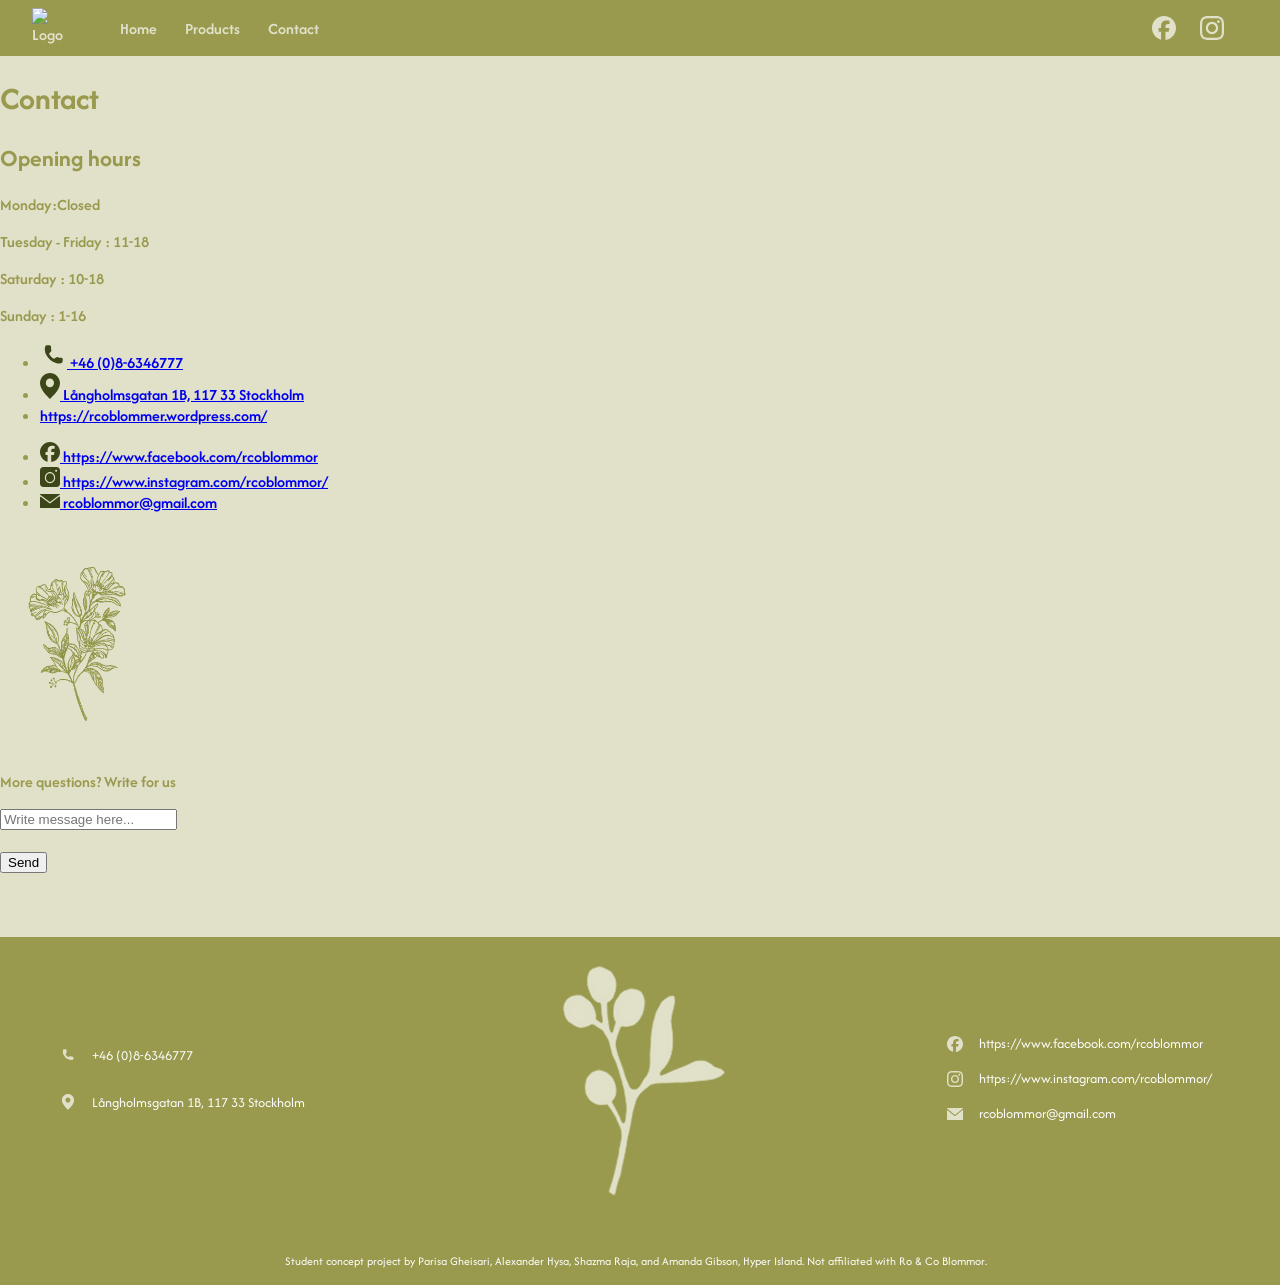
==== commit c4e3ab48: "Merge pull request #5 from amandagibson/add-footer Add footer" ====
--- a/contact.html
+++ b/contact.html
@@ -4,18 +4,19 @@
     <meta charset="UTF-8" />
     <meta name="robots" content="noindex" />
     <meta name="viewport" content="width=device-width, initial-scale=1.0" />
-    <link rel="stylesheet" href="Contact-style.css" />
     <link rel="stylesheet" href="styles.css" />
-    <title>Contact</title>
+    <link rel="stylesheet" href="contact-style.css" />
+    <link rel="stylesheet" href="footer.css" />
+    <title>Ro & Co Blommor | Contact</title>
   </head>
   <body>
     <header class="header">
       <nav class="nav">
         <img class="logo-icon" src="assets/logo-icon.png" alt="Logo" />
         <div class="nav-links">
-          <a href="/index.html">Home</a>
-          <a href="/products.html">Products</a>
-          <a href="/contact.html">Contact</a>
+          <a href="index.html">Home</a>
+          <a href="products.html">Products</a>
+          <a href="contact.html">Contact</a>
         </div>
         <div class="socials">
           <a href="https://facebook.com/business-page">
@@ -35,101 +36,153 @@
         </div>
       </nav>
     </header>
-    <h1>Contact</h1>
-    <div class="contactPage">
-      <div class="contactInfo0">
-        <div class="openingHours">
-          <h2>Opening hours</h2>
-          <p class="noGap">Monday:Closed</p>
-          <p class="noGap">Tuesday - Friday : 11-18</p>
-          <p class="noGap">Saturday : 10-18</p>
-          <p class="noGap">Sunday : 1-16</p>
+    <main>
+      <h1>Contact</h1>
+      <div class="contactPage">
+        <div class="contactInfo0">
+          <div class="openingHours">
+            <h2>Opening hours</h2>
+            <p class="noGap">Monday:Closed</p>
+            <p class="noGap">Tuesday - Friday : 11-18</p>
+            <p class="noGap">Saturday : 10-18</p>
+            <p class="noGap">Sunday : 1-16</p>
+          </div>
+          <div class="vline"></div>
         </div>
-        <div class="vline"></div>
+        <div class="contactInfo1">
+          <ul class="contact-list phone-address">
+            <li>
+              <a href="tel:+4686346777">
+                <img
+                  class="icons"
+                  src="assets\contactAssets\phoneIcon.svg"
+                  alt="call icon"
+                />
+                <span>+46 (0)8-6346777</span>
+              </a>
+            </li>
+            <li>
+              <a
+                href="https://www.google.com/maps/search/?api=1&query=L%C3%A5ngholmsgatan%201B%2C%20117%2033%20Stockholm"
+              >
+                <img
+                  class="icons"
+                  src="assets\contactAssets\location.svg"
+                  alt="pin icon"
+                />
+                <span>Långholmsgatan 1B, 117 33 Stockholm</span>
+              </a>
+            </li>
+            <li class="websiteLink">
+              <a href="https://rcoblommer.wordpress.com/" target="_blank">
+                <div class="icons"></div>
+                <span>https://rcoblommer.wordpress.com/</span>
+              </a>
+            </li>
+          </ul>
+        </div>
+        <div class="contactInfo2">
+          <ul>
+            <li>
+              <a href="https://www.facebook.com/rcoblommor">
+                <img
+                  class="icons"
+                  src="assets\contactAssets\Facebook Icon.svg"
+                  alt=""
+                />
+                <span>https://www.facebook.com/rcoblommor</span>
+              </a>
+            </li>
+            <li>
+              <a href="https://www.instagram.com/rcoblommor/">
+                <img
+                  class="icons"
+                  src="assets\contactAssets\Instagram.svg"
+                  alt=""
+                />
+                <span>https://www.instagram.com/rcoblommor/</span>
+              </a>
+            </li>
+            <li>
+              <a href="mailto:rcoblommor@gmail.com">
+                <img
+                  class="icons"
+                  src="assets\contactAssets\Subtract.svg"
+                  alt=""
+                />
+                <span>rcoblommor@gmail.com</span>
+              </a>
+            </li>
+          </ul>
+        </div>
       </div>
-      <div class="contactInfo1">
-        <ul class="contact-list phone-address">
-          <li>
-            <a href="tel:+4686346777">
-              <img
-                class="icons"
-                src="assets\contactAssets\phoneIcon.svg"
-                alt="call icon"
-              />
-              <span>+46 (0)8-6346777</span>
-            </a>
-          </li>
-          <li>
-            <a
-              href="https://www.google.com/maps/search/?api=1&query=L%C3%A5ngholmsgatan%201B%2C%20117%2033%20Stockholm"
-            >
-              <img
-                class="icons"
-                src="assets\contactAssets\location.svg"
-                alt="pin icon"
-              />
-              <span>Långholmsgatan 1B, 117 33 Stockholm</span>
-            </a>
-          </li>
-          <li class="websiteLink">
-            <a href="https://rcoblommer.wordpress.com/" target="_blank">
-              <div class="icons"></div>
-              <span>https://rcoblommer.wordpress.com/</span>
-            </a>
-          </li>
-        </ul>
+      <div class="section2">
+        <div class="flowerDivider">
+          <img
+            src="assets\contactAssets\flower.svg"
+            alt="Pencile draw flower"
+          />
+        </div>
+        <div class="inputField">
+          <p class="sectionTitle">More questions? Write for us</p>
+          <form class="contactForm">
+            <!-- <label>Write for us here</label> -->
+            <input
+              type="text"
+              id="inputField"
+              placeholder="Write message here..."
+            /><br /><br />
+          </form>
+          <button class="btn">Send</button>
+        </div>
       </div>
-      <div class="contactInfo2">
-        <ul>
-          <li>
-            <a href="https://www.facebook.com/rcoblommor">
-              <img
-                class="icons"
-                src="assets\contactAssets\Facebook Icon.svg"
-                alt=""
-              />
-              <span>https://www.facebook.com/rcoblommor</span>
-            </a>
-          </li>
-          <li>
-            <a href="https://www.instagram.com/rcoblommor/">
-              <img
-                class="icons"
-                src="assets\contactAssets\Instagram.svg"
-                alt=""
-              />
-              <span>https://www.instagram.com/rcoblommor/</span>
-            </a>
-          </li>
-          <li>
-            <a href="mailto:rcoblommor@gmail.com">
-              <img
-                class="icons"
-                src="assets\contactAssets\Subtract.svg"
-                alt=""
-              />
-              <span>rcoblommor@gmail.com</span>
-            </a>
-          </li>
-        </ul>
-      </div>
+    </main>
+  </body>
+  <footer class="footer">
+    <div class="footer-contact">
+      <ul class="footer-list footer-list-contact">
+        <li>
+          <a href="tel:+4686346777">
+            <img class="footer-icons" src="assets/phone-icon.svg" alt="" />
+            <span>+46 (0)8-6346777</span>
+          </a>
+        </li>
+        <li>
+          <a
+            href="https://www.google.com/maps/search/?api=1&query=L%C3%A5ngholmsgatan%201B%2C%20117%2033%20Stockholm"
+          >
+            <img class="footer-icons" src="assets/location-pin.svg" alt="" />
+            <span>Långholmsgatan 1B, 117 33 Stockholm</span>
+          </a>
+        </li>
+      </ul>
     </div>
-    <div class="section2">
-      <div class="flowerDivider">
-        <img src="assets\contactAssets\flower.svg" alt="Pencile draw flower" />
-      </div>
-      <div class="inputField">
-        <p class="sectionTitle">More questions? Write for us</p>
-        <form class="contactForm">
-          <!-- <label>Write for us here</label> -->
-          <input
-            type="text"
-            id="inputField"
-            placeholder="Write message here..."
-          /><br /><br />
-        </form>
-        <button class="btn">Send</button>
-      </div>
+    <img class="footer-logo" src="assets/footer-logo.png" alt="" />
+    <div class="footer-socials">
+      <ul class="footer-list footer-list-socials">
+        <li>
+          <a href="https://www.facebook.com/rcoblommor">
+            <img class="footer-icons" src="assets/facebook-icon.svg" alt="" />
+            <span>https://www.facebook.com/rcoblommor</span>
+          </a>
+        </li>
+        <li>
+          <a href="https://www.instagram.com/rcoblommor/">
+            <img class="footer-icons" src="assets/instagram-icon.svg" alt="" />
+            <span>https://www.instagram.com/rcoblommor/</span>
+          </a>
+        </li>
+        <li>
+          <a href="mailto:rcoblommor@gmail.com">
+            <img class="footer-icons" src="assets/mail-icon.svg" alt="" />
+            <span>rcoblommor@gmail.com</span>
+          </a>
+        </li>
+      </ul>
     </div>
-  </body>
+    <p class="footer-disclaimer">
+      Student concept project by Parisa Gheisari, Alexander Hysa, Shazma Raja,
+      and Amanda Gibson, Hyper Island. Not affiliated with Ro &amp; Co Blommor.
+    </p>
+  </footer>
 </html>
--- a/footer.css
+++ b/footer.css
@@ -0,0 +1,167 @@
+/* TEMPORARY- MOVE OR REMOVE AFTER MERGE */
+/* MOVE this to styles.css if used elsewhere */
+:root {
+  --white: #fff;
+}
+
+/* KEEP? Co-pilot suggestion --One small related improvement is to add this globally to prevent horizontal overflow: */
+* {
+  box-sizing: border-box;
+}
+/* MOVE to styles.css- page-level layout that pushes the footer to the bottom. */
+body {
+  min-height: 100vh;
+  display: flex;
+  flex-direction: column;
+}
+/* DELETE- placeholder so the footer sits at the bottom while <main> is empty. */
+main {
+  /* min-height: 75vh; */
+  padding-bottom: 4rem;
+}
+
+.footer {
+  display: grid;
+  grid-template-columns: minmax(0, 1fr) auto minmax(0, 1fr);
+  align-items: center;
+  gap: 2rem;
+  margin-top: auto;
+  background: var(--olive);
+  padding: 0 4.25rem 0 3.75rem;
+  color: var(--white);
+  font-weight: 400;
+  font-size: 0.875rem;
+  min-height: 21.75rem;
+  grid-template-rows: 1fr auto;
+  column-gap: 2rem;
+  width: 100%;
+}
+
+.footer a {
+  color: inherit;
+  text-decoration: none;
+}
+
+.footer a:hover {
+  text-decoration: underline;
+}
+
+.footer-list {
+  display: grid;
+  list-style: none;
+  padding: 0;
+  margin: 0;
+}
+
+.footer-list a {
+  display: flex;
+  align-items: center;
+  gap: 1rem;
+}
+
+.footer-list-contact {
+  row-gap: 1.75rem;
+}
+
+.footer-icons {
+  width: 1rem;
+  height: 1rem;
+}
+
+.footer-logo {
+  height: 15.8125rem;
+  width: auto;
+}
+
+.footer-socials {
+  justify-self: end;
+}
+
+.footer-list-socials {
+  row-gap: 1rem;
+}
+
+.footer-disclaimer {
+  grid-column: 1 / -1; /* span all three columns */
+  margin: 0;
+  padding-bottom: 1rem;
+  text-align: center;
+  font-size: 0.75rem;
+}
+
+/* Tablet */
+@media (max-width: 900px) {
+  .footer {
+    grid-template-columns: 1fr 1fr;
+    grid-template-areas:
+      "logo logo"
+      "contact socials"
+      "disclaimer disclaimer";
+    gap: 2rem;
+    padding: 2.5rem 2rem 1rem;
+    min-height: auto;
+  }
+
+  .footer-logo {
+    grid-area: logo;
+    justify-self: center;
+    height: 11rem;
+  }
+
+  .footer-contact {
+    grid-area: contact;
+  }
+
+  .footer-socials {
+    grid-area: socials;
+    justify-self: end;
+  }
+
+  .footer-disclaimer {
+    grid-area: disclaimer;
+  }
+
+  .footer-list a {
+    align-items: flex-start;
+  }
+
+  .footer-list a span {
+    overflow-wrap: anywhere;
+  }
+}
+
+/* Mobile */
+@media (max-width: 600px) {
+  .footer {
+    grid-template-columns: 1fr;
+    grid-template-areas:
+      "logo"
+      "contact"
+      "socials"
+      "disclaimer";
+    gap: 1.75rem;
+    padding: 2rem 1.25rem 1rem;
+    font-size: 0.875rem;
+  }
+
+  .footer-logo {
+    height: 9rem;
+  }
+
+  .footer-socials {
+    justify-self: start;
+  }
+
+  .footer-list {
+    gap: 1rem;
+  }
+
+  .footer-list a {
+    gap: 0.75rem;
+  }
+
+  .footer-disclaimer {
+    font-size: 0.7rem;
+    line-height: 1.4;
+  }
+}
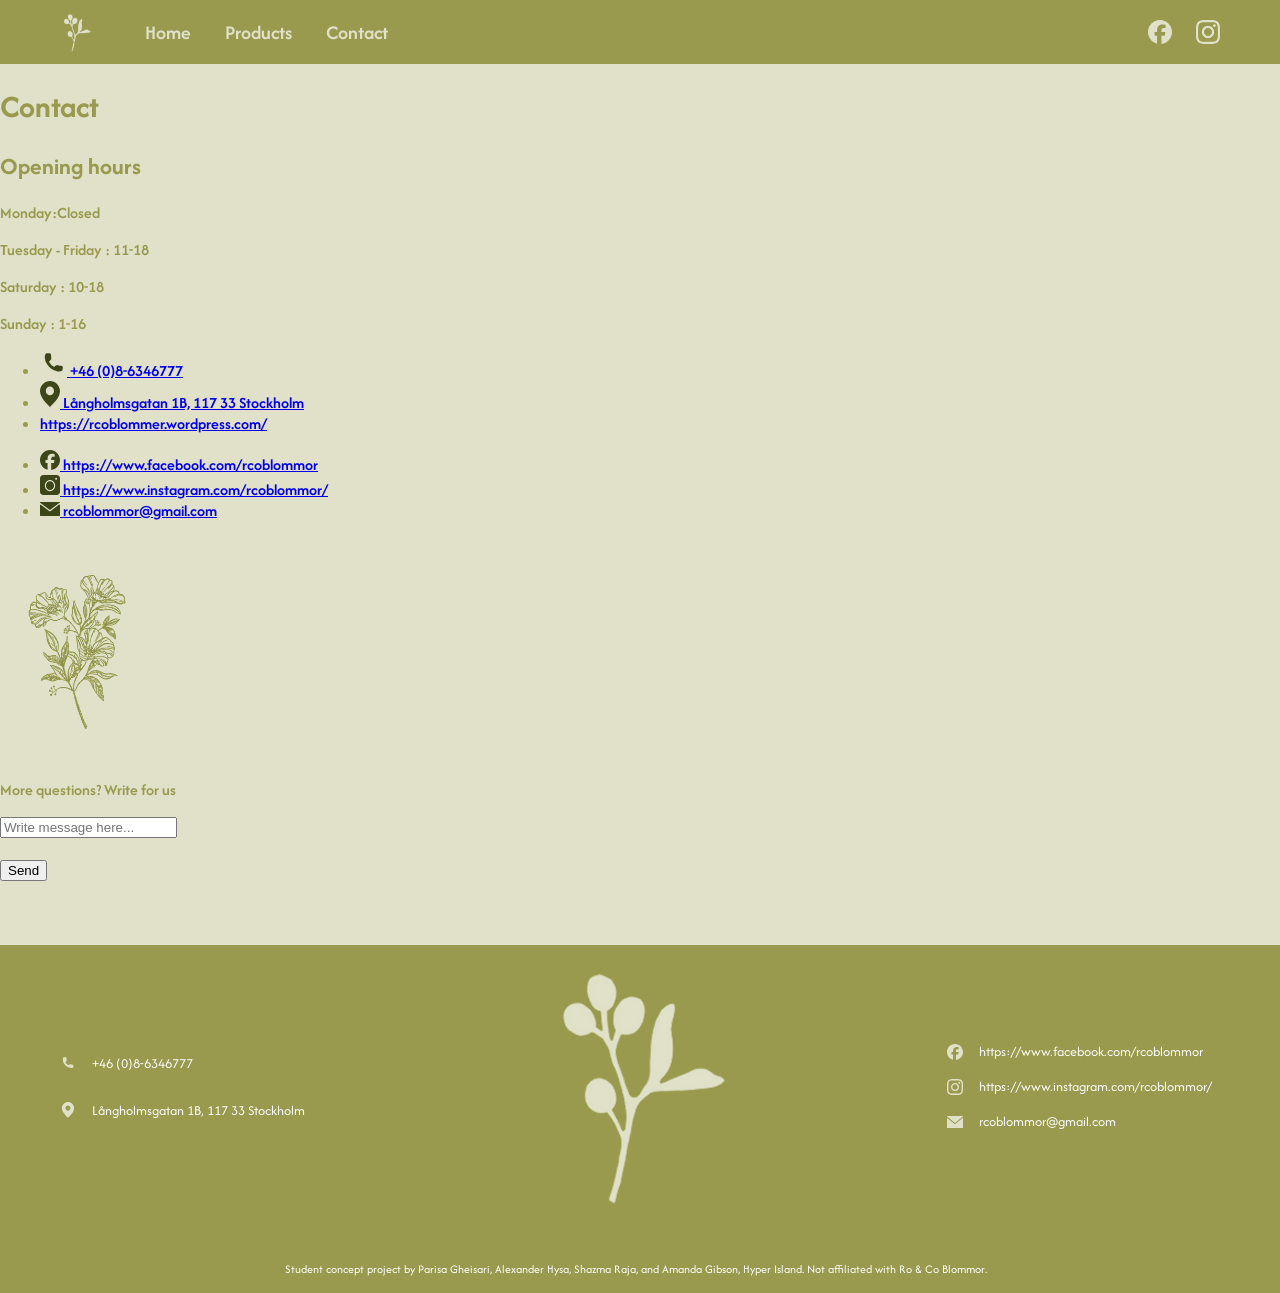
==== commit 2ff7a414: "adds responsive header to pages and fixes css linking in contact page" ====
--- a/contact.html
+++ b/contact.html
@@ -12,13 +12,17 @@
   <body>
     <header class="header">
       <nav class="nav">
-        <img class="logo-icon" src="assets/logo-icon.png" alt="Logo" />
+        <img
+          class="header-logo"
+          src="assets/header-logo.png"
+          alt="Ro & Co Blommor"
+        />
         <div class="nav-links">
           <a href="index.html">Home</a>
           <a href="products.html">Products</a>
           <a href="contact.html">Contact</a>
         </div>
-        <div class="socials">
+        <div class="header-socials">
           <a href="https://facebook.com/business-page">
             <img
               class="nav-icons"
@@ -26,9 +30,9 @@
               alt="Facebook"
             />
           </a>
-          <a href="https://instagram.com/business-page">
+          <a href="https://instagram.com/business-page ">
             <img
-              class="nav-icons instagram"
+              class="nav-icons"
               src="assets/instagram-icon.svg"
               alt="Instagram"
             />
--- a/styles.css
+++ b/styles.css
@@ -19,8 +19,8 @@
 .header {
   display: flex;
   align-items: center;
-  padding: 0rem 3.5rem 0rem 2rem;
-  height: 3.5rem;
+  padding: 0 3.75rem;
+  min-height: 4rem;
   background: var(--olive);
   color: var(--cream);
 }
@@ -29,7 +29,7 @@
   flex: 1;
   display: flex;
   align-items: center;
-  gap: 3.5rem;
+  gap: 3.3125rem;
 }
 
 .nav a {
@@ -37,14 +37,15 @@
   text-decoration: none;
 }
 
-.logo-icon {
-  width: 32px;
-  height: 41px;
+.header-logo {
+  height: 2.5625rem;
+  width: auto;
 }
 
 .nav-links {
   display: flex;
-  gap: 1.75rem;
+  gap: 2.125rem;
+  font-size: 1.25rem;
 }
 
 .nav-links a:hover {
@@ -56,12 +57,57 @@
   height: 1.5rem;
 }
 
-.socials {
+.header-socials {
   display: flex;
   gap: 1.5rem;
   margin-left: auto;
 }
 
-.socials a {
+.header-socials a {
   display: flex;
 }
+
+@media (max-width: 900px) {
+  .header {
+    padding: 0 2rem;
+  }
+
+  .nav {
+    gap: 2rem;
+  }
+
+  .nav-links {
+    gap: 1.5rem;
+    font-size: 1.1rem;
+  }
+
+  .header-socials {
+    gap: 1rem;
+  }
+}
+
+@media (max-width: 600px) {
+  .header {
+    padding: 0 1.25rem;
+    min-height: 3rem;
+  }
+
+  .nav {
+    gap: 0.75rem;
+  }
+
+  .header-logo {
+    height: 2rem;
+  }
+
+  .header-socials {
+    display: none;
+  }
+
+  .nav-links {
+    margin-left: auto;
+    margin-right: auto;
+    gap: 1rem;
+    font-size: 0.95rem;
+  }
+}
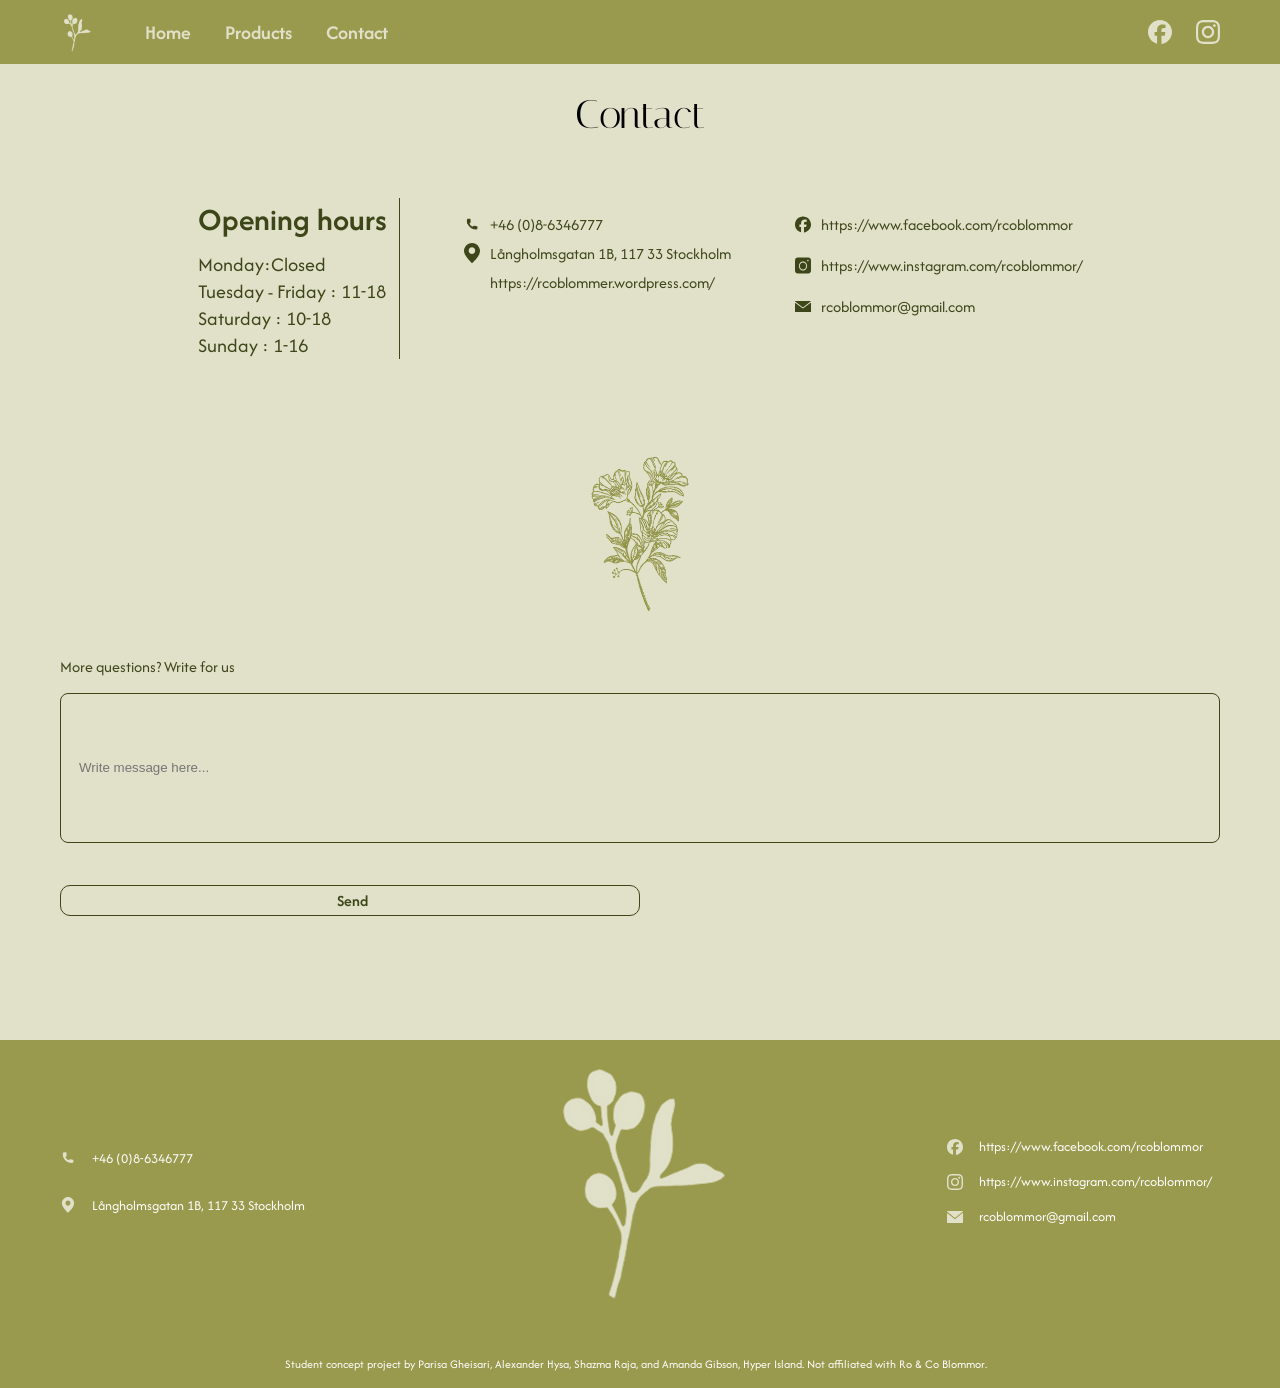
==== commit 65b5079f: "fix filename typo" ====
--- a/contact.html
+++ b/contact.html
@@ -5,7 +5,7 @@
     <meta name="robots" content="noindex" />
     <meta name="viewport" content="width=device-width, initial-scale=1.0" />
     <link rel="stylesheet" href="styles.css" />
-    <link rel="stylesheet" href="contact-style.css" />
+    <link rel="stylesheet" href="Contact-style.css" />
     <link rel="stylesheet" href="footer.css" />
     <title>Ro & Co Blommor | Contact</title>
   </head>
--- a/Contact-style.css
+++ b/Contact-style.css
@@ -0,0 +1,207 @@
+@font-face {
+  font-family: "Italiana";
+  src: url("assets/Italiana/Italiana-Regular.ttf") format(truetype);
+}
+.contactPage {
+  margin: 60px;
+  box-sizing: border-box;
+}
+
+h1 {
+  text-align: center;
+  color: #000;
+  font-family: "Italiana";
+  font-size: 40px;
+  font-style: normal;
+  font-weight: 400;
+  line-height: normal;
+}
+
+.contactPage ul {
+  list-style: none;
+  padding: 0px;
+  display: flex;
+  flex-direction: column;
+  gap: 0.5rem;
+}
+
+.icons {
+  width: 1rem;
+}
+
+a {
+  text-decoration: none;
+}
+
+.websiteLink {
+  color: #3c4618;
+  font-weight: 400;
+  font-size: 16px;
+}
+
+.openingHours {
+  display: flex;
+  flex-direction: column;
+  justify-content: start;
+  align-items: flex-start;
+  gap: 0px;
+  white-space: nowrap;
+}
+
+.openingHours h2 {
+  font-family: var(--font-main);
+  font-size: 32px;
+  font-weight: 600;
+  color: #3c4618;
+  margin-top: 0px;
+  margin-bottom: 10px;
+  margin-right: 12px;
+}
+
+.vline {
+  width: 1px;
+  align-self: stretch;
+  background-color: #3c4618;
+  margin-inline: auto;
+}
+
+.contactInfo0 {
+  display: flex;
+}
+
+.openingHours p {
+  color: #3c4618;
+  font-family: Afacad;
+  font-size: 20px;
+  font-style: normal;
+  font-weight: 400;
+  line-height: normal;
+}
+
+.noGap {
+  margin: 0px;
+}
+
+/* .contactInfo1 {
+  display: flex;
+  flex-direction: column;
+  justify-content: start;
+  align-items: flex-start;
+} */
+
+.contactInfo2 li {
+  margin-bottom: 0.75rem;
+  /* display: flex;
+  flex-direction: column;
+  justify-content: start;
+  align-items: flex-start; */
+}
+
+.contactInfo,
+.contactInfo1,
+.contactInfo2 {
+  white-space: nowrap;
+}
+
+.contactInfo span,
+.contactInfo1 span,
+.contactInfo2 span {
+  color: #3c4618;
+  font-weight: 400;
+  font-size: 16px;
+  padding-left: 10px;
+}
+
+.contactPage {
+  display: flex;
+  justify-content: center;
+  /* align-items: center; */
+  gap: 64px;
+  flex-wrap: wrap;
+}
+@media (max-width: 960px) {
+  .contactPage {
+    justify-content: flex-start;
+    gap: 32px;
+  }
+  /* .flowerDivider img {
+    width: 70%;
+  } */
+}
+@media (max-width: 630px) {
+  .contactPage {
+    gap: 16px;
+  }
+  .vline {
+    display: none;
+  }
+  .flowerDivider img {
+    min-width: 50%;
+  }
+  /* .btn {
+    width: auto;
+  } */
+}
+.btn {
+  padding-bottom: 4px;
+  padding-inline-start: 10px;
+  padding-top: 4px;
+  display: flex;
+  width: 50%;
+  /* padding: 15px 10px; */
+  justify-content: center;
+  align-items: center;
+  gap: 10px;
+}
+.btn {
+  font-family: var(--font-main);
+  font-weight: 600;
+  font-size: 16px;
+  border-radius: 10px;
+  border: 1.3px solid #3c4618;
+  color: #3c4618;
+  background: none;
+  margin: 0px;
+}
+.section2 {
+  margin: 60px;
+}
+.sectionTitle {
+  color: #3c4618;
+  font-family: var(--font-main);
+  font-size: 16px;
+  font-style: normal;
+  font-weight: 400;
+}
+/* .contactForm {
+  width: 100%;
+}
+.inputField {
+  width: 100%;
+} */
+#inputField {
+  display: block;
+  width: 100%;
+  height: 150px;
+  padding: 8px 18px;
+  box-sizing: border-box;
+  border: 1.3px solid #3c4618;
+  border-radius: 8px;
+  resize: vertical;
+  background: none;
+  margin-bottom: 0px;
+}
+
+.flowerDivider {
+  display: flex;
+}
+
+.flowerDivider img {
+  margin-inline: auto;
+}
+
+.contactInfo0 li a,
+.contactInfo1 li a,
+.contactInfo2 li a {
+  display: flex;
+}
